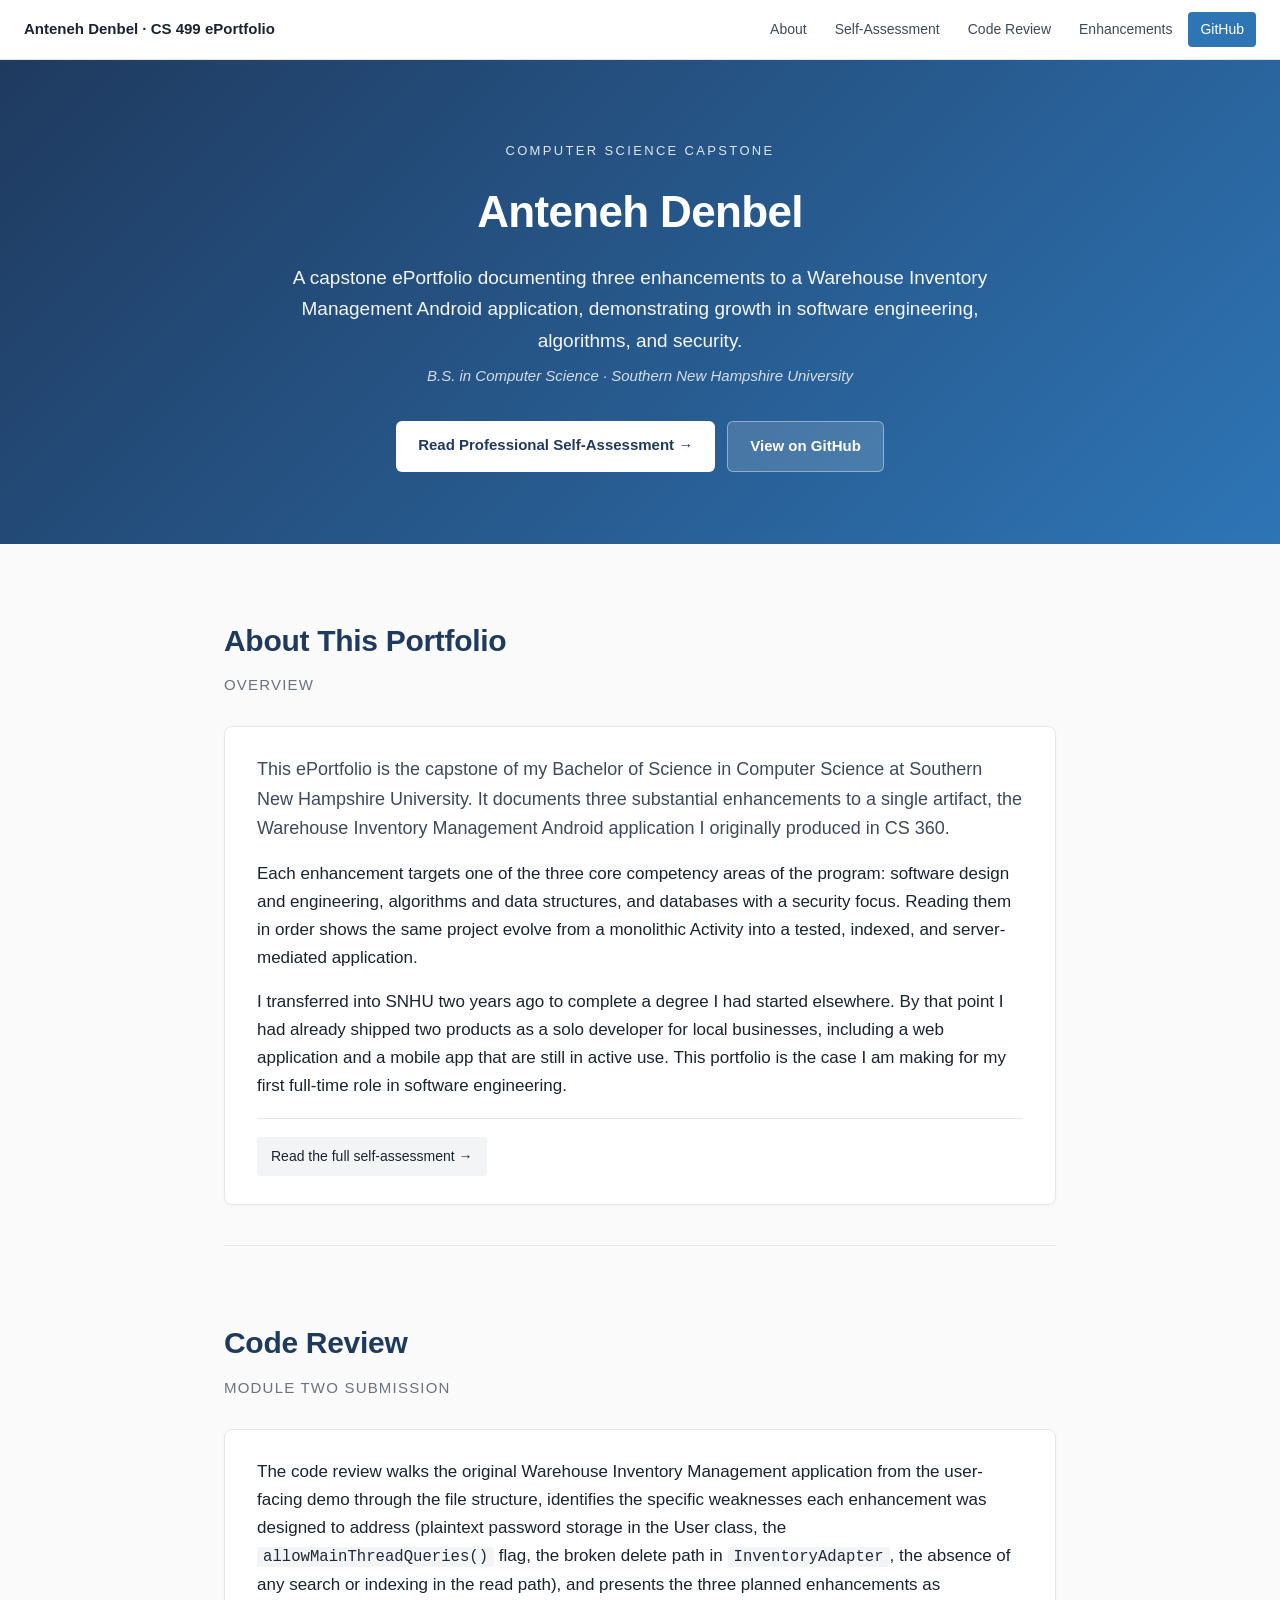
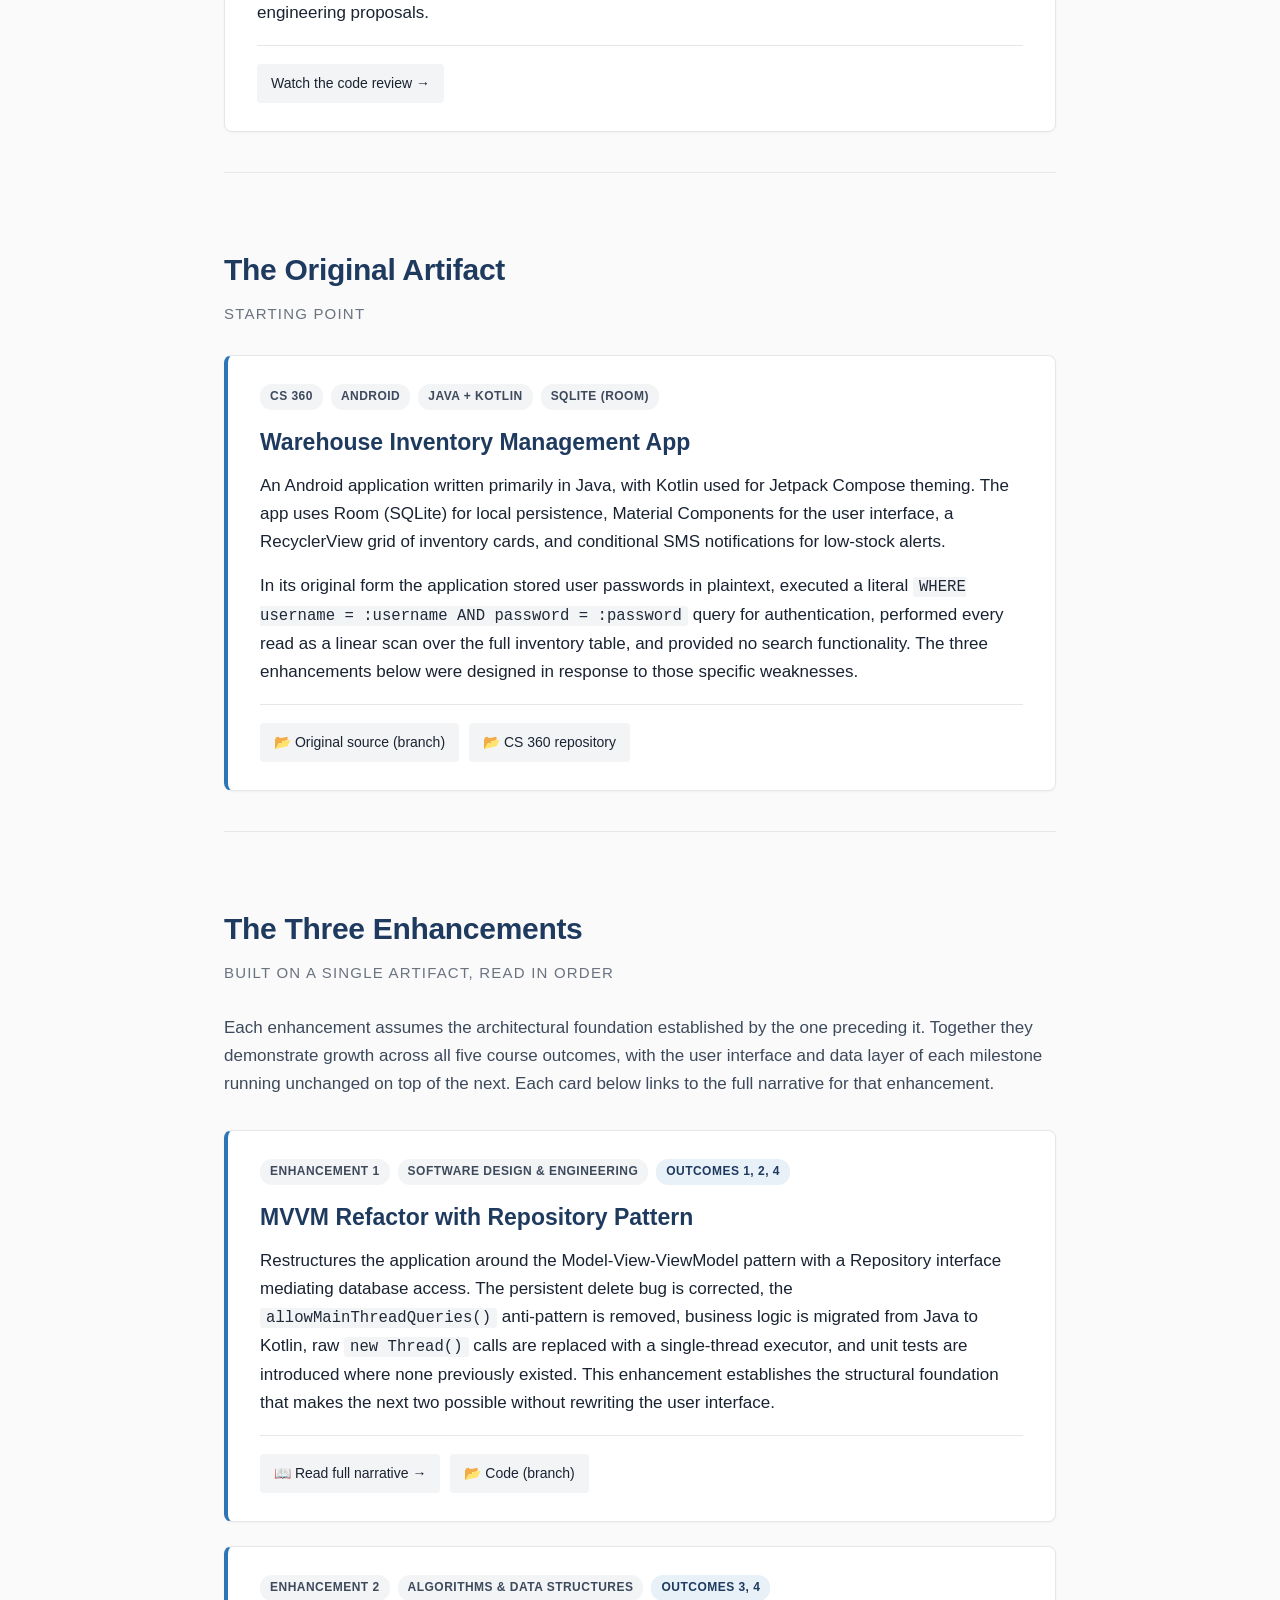
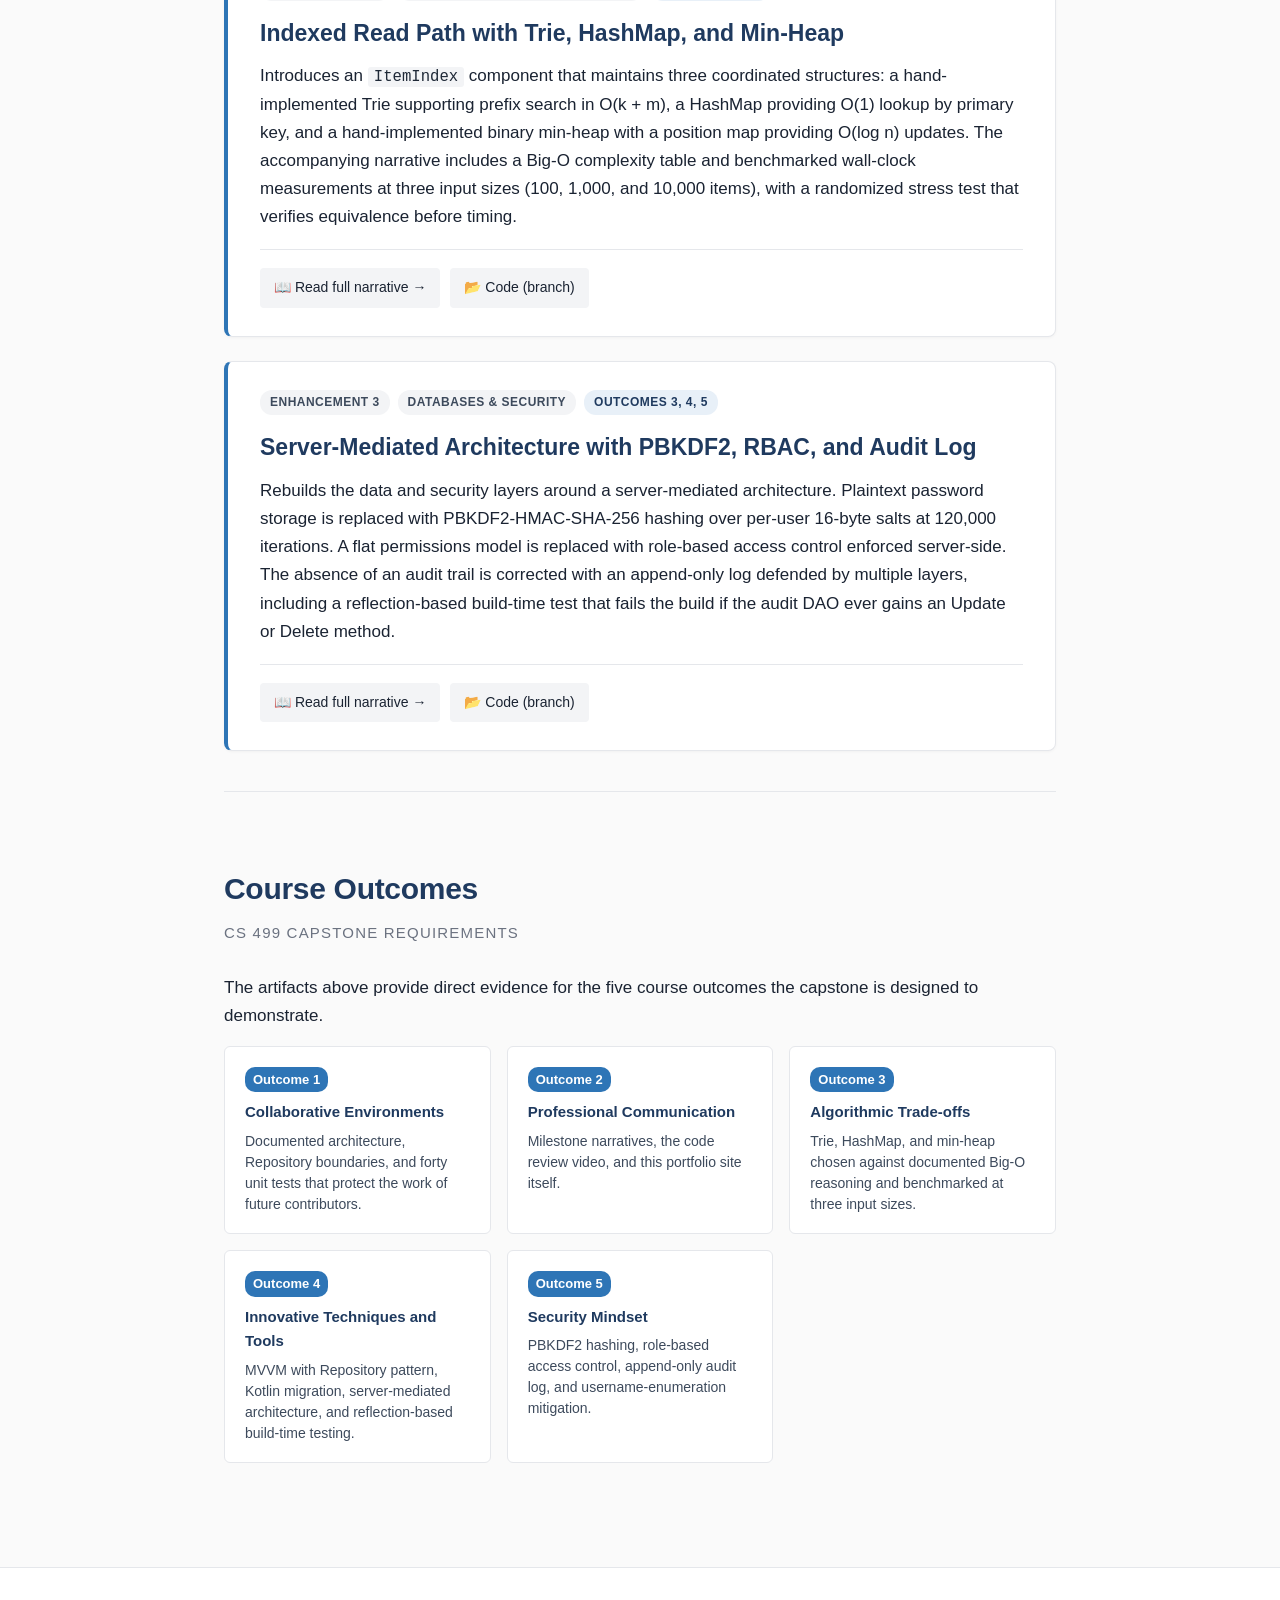
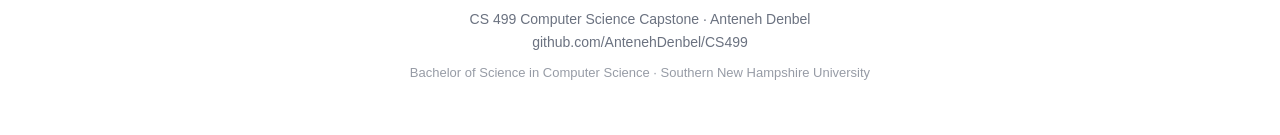
==== index.html @ 667260d2 "switched to html from md. added enhancements, code review, and self assesment" ====
<!DOCTYPE html>
<html lang="en">
<head>
<meta charset="utf-8">
<meta name="viewport" content="width=device-width, initial-scale=1">
<title>Anteneh Denbel · CS 499 Computer Science ePortfolio</title>
<meta name="description" content="CS 499 Computer Science Capstone ePortfolio by Anteneh Denbel. Three enhancements to a Warehouse Inventory Management Android application demonstrating software design, algorithms, and security.">
<link rel="stylesheet" href="./styles.css">
</head>
<body>

<nav class="topnav">
  <div class="brand"><a href="./" style="color: inherit;">Anteneh Denbel · CS 499 ePortfolio</a></div>
  <div class="links">
    <a href="#about">About</a>
    <a href="./professional-self-assessment/">Self-Assessment</a>
    <a href="./code-review/">Code Review</a>
    <a href="#enhancements">Enhancements</a>
    <a href="https://github.com/AntenehDenbel/CS499" target="_blank" rel="noopener" class="cta">GitHub</a>
  </div>
</nav>

<header class="hero">
  <div class="eyebrow">Computer Science Capstone</div>
  <h1>Anteneh Denbel</h1>
  <p class="tagline">A capstone ePortfolio documenting three enhancements to a Warehouse Inventory Management Android application, demonstrating growth in software engineering, algorithms, and security.</p>
  <p class="program">B.S. in Computer Science · Southern New Hampshire University</p>
  <div class="hero-actions">
    <a href="./professional-self-assessment/" class="primary">Read Professional Self-Assessment →</a>
    <a href="https://github.com/AntenehDenbel/CS499" target="_blank" rel="noopener" class="secondary">View on GitHub</a>
  </div>
</header>

<main>

  <section id="about">
    <h2>About This Portfolio</h2>
    <div class="section-sub">Overview</div>
    <div class="card">
      <p class="lead">
        This ePortfolio is the capstone of my Bachelor of Science in Computer Science at Southern
        New Hampshire University. It documents three substantial enhancements to a single artifact,
        the Warehouse Inventory Management Android application I originally produced in CS 360.
      </p>
      <p>
        Each enhancement targets one of the three core competency areas of the program: software
        design and engineering, algorithms and data structures, and databases with a security
        focus. Reading them in order shows the same project evolve from a monolithic Activity into
        a tested, indexed, and server-mediated application.
      </p>
      <p>
        I transferred into SNHU two years ago to complete a degree I had started elsewhere. By
        that point I had already shipped two products as a solo developer for local businesses,
        including a web application and a mobile app that are still in active use. This portfolio
        is the case I am making for my first full-time role in software engineering.
      </p>
      <div class="links">
        <a href="./professional-self-assessment/">Read the full self-assessment →</a>
      </div>
    </div>
  </section>

  <section id="code-review">
    <h2>Code Review</h2>
    <div class="section-sub">Module Two Submission</div>
    <div class="card">
      <p>
        The code review walks the original Warehouse Inventory Management application from the
        user-facing demo through the file structure, identifies the specific weaknesses each
        enhancement was designed to address (plaintext password storage in the User class, the
        <code>allowMainThreadQueries()</code> flag, the broken delete path in
        <code>InventoryAdapter</code>, the absence of any search or indexing in the read path),
        and presents the three planned enhancements as engineering proposals.
      </p>
      <div class="links">
        <a href="./code-review/">Watch the code review →</a>
      </div>
    </div>
  </section>

  <section id="artifact">
    <h2>The Original Artifact</h2>
    <div class="section-sub">Starting Point</div>
    <div class="card accent">
      <div class="meta">
        <span class="pill">CS 360</span>
        <span class="pill">Android</span>
        <span class="pill">Java + Kotlin</span>
        <span class="pill">SQLite (Room)</span>
      </div>
      <h3>Warehouse Inventory Management App</h3>
      <p>
        An Android application written primarily in Java, with Kotlin used for Jetpack Compose
        theming. The app uses Room (SQLite) for local persistence, Material Components for the
        user interface, a RecyclerView grid of inventory cards, and conditional SMS notifications
        for low-stock alerts.
      </p>
      <p>
        In its original form the application stored user passwords in plaintext, executed a
        literal <code>WHERE username = :username AND password = :password</code> query for
        authentication, performed every read as a linear scan over the full inventory table, and
        provided no search functionality. The three enhancements below were designed in response
        to those specific weaknesses.
      </p>
      <div class="links">
        <a href="https://github.com/AntenehDenbel/CS499/tree/original" target="_blank" rel="noopener">📂 Original source (branch)</a>
        <a href="https://github.com/AntenehDenbel/Mobile-Architecture" target="_blank" rel="noopener">📂 CS 360 repository</a>
      </div>
    </div>
  </section>

  <section id="enhancements">
    <h2>The Three Enhancements</h2>
    <div class="section-sub">Built on a Single Artifact, Read in Order</div>
    <p style="margin-bottom: 32px; color: var(--ink-soft);">
      Each enhancement assumes the architectural foundation established by the one preceding it.
      Together they demonstrate growth across all five course outcomes, with the user interface
      and data layer of each milestone running unchanged on top of the next. Each card below
      links to the full narrative for that enhancement.
    </p>

    <div class="card accent" id="enhancement-one">
      <div class="meta">
        <span class="pill">Enhancement 1</span>
        <span class="pill">Software Design &amp; Engineering</span>
        <span class="pill outcomes">Outcomes 1, 2, 4</span>
      </div>
      <h3>MVVM Refactor with Repository Pattern</h3>
      <p>
        Restructures the application around the Model-View-ViewModel pattern with a Repository
        interface mediating database access. The persistent delete bug is corrected, the
        <code>allowMainThreadQueries()</code> anti-pattern is removed, business logic is migrated
        from Java to Kotlin, raw <code>new Thread()</code> calls are replaced with a single-thread
        executor, and unit tests are introduced where none previously existed. This enhancement
        establishes the structural foundation that makes the next two possible without rewriting
        the user interface.
      </p>
      <div class="links">
        <a href="./enhancement-1-software-engineering/">📖 Read full narrative →</a>
        <a href="https://github.com/AntenehDenbel/CS499/tree/enhancement-1-software-engineering" target="_blank" rel="noopener">📂 Code (branch)</a>
      </div>
    </div>

    <div class="card accent" id="enhancement-two">
      <div class="meta">
        <span class="pill">Enhancement 2</span>
        <span class="pill">Algorithms &amp; Data Structures</span>
        <span class="pill outcomes">Outcomes 3, 4</span>
      </div>
      <h3>Indexed Read Path with Trie, HashMap, and Min-Heap</h3>
      <p>
        Introduces an <code>ItemIndex</code> component that maintains three coordinated
        structures: a hand-implemented Trie supporting prefix search in O(k + m), a HashMap
        providing O(1) lookup by primary key, and a hand-implemented binary min-heap with a
        position map providing O(log n) updates. The accompanying narrative includes a Big-O
        complexity table and benchmarked wall-clock measurements at three input sizes (100, 1,000,
        and 10,000 items), with a randomized stress test that verifies equivalence before timing.
      </p>
      <div class="links">
        <a href="./enhancement-2-algorithms/">📖 Read full narrative →</a>
        <a href="https://github.com/AntenehDenbel/CS499/tree/enhancement-2-algorithms" target="_blank" rel="noopener">📂 Code (branch)</a>
      </div>
    </div>

    <div class="card accent" id="enhancement-three">
      <div class="meta">
        <span class="pill">Enhancement 3</span>
        <span class="pill">Databases &amp; Security</span>
        <span class="pill outcomes">Outcomes 3, 4, 5</span>
      </div>
      <h3>Server-Mediated Architecture with PBKDF2, RBAC, and Audit Log</h3>
      <p>
        Rebuilds the data and security layers around a server-mediated architecture. Plaintext
        password storage is replaced with PBKDF2-HMAC-SHA-256 hashing over per-user 16-byte salts
        at 120,000 iterations. A flat permissions model is replaced with role-based access control
        enforced server-side. The absence of an audit trail is corrected with an append-only log
        defended by multiple layers, including a reflection-based build-time test that fails the
        build if the audit DAO ever gains an Update or Delete method.
      </p>
      <div class="links">
        <a href="./enhancement-3-databases-security/">📖 Read full narrative →</a>
        <a href="https://github.com/AntenehDenbel/CS499/tree/enhancement-3-databases-security" target="_blank" rel="noopener">📂 Code (branch)</a>
      </div>
    </div>

  </section>

  <section id="outcomes">
    <h2>Course Outcomes</h2>
    <div class="section-sub">CS 499 Capstone Requirements</div>
    <p>
      The artifacts above provide direct evidence for the five course outcomes the capstone is
      designed to demonstrate.
    </p>
    <div class="outcomes-grid">
      <div class="outcome">
        <span class="outcome-num">Outcome 1</span>
        <h4>Collaborative Environments</h4>
        <p>Documented architecture, Repository boundaries, and forty unit tests that protect the work of future contributors.</p>
      </div>
      <div class="outcome">
        <span class="outcome-num">Outcome 2</span>
        <h4>Professional Communication</h4>
        <p>Milestone narratives, the code review video, and this portfolio site itself.</p>
      </div>
      <div class="outcome">
        <span class="outcome-num">Outcome 3</span>
        <h4>Algorithmic Trade-offs</h4>
        <p>Trie, HashMap, and min-heap chosen against documented Big-O reasoning and benchmarked at three input sizes.</p>
      </div>
      <div class="outcome">
        <span class="outcome-num">Outcome 4</span>
        <h4>Innovative Techniques and Tools</h4>
        <p>MVVM with Repository pattern, Kotlin migration, server-mediated architecture, and reflection-based build-time testing.</p>
      </div>
      <div class="outcome">
        <span class="outcome-num">Outcome 5</span>
        <h4>Security Mindset</h4>
        <p>PBKDF2 hashing, role-based access control, append-only audit log, and username-enumeration mitigation.</p>
      </div>
    </div>
  </section>

</main>

<footer>
  <div>CS 499 Computer Science Capstone · Anteneh Denbel</div>
  <div><a href="https://github.com/AntenehDenbel/CS499">github.com/AntenehDenbel/CS499</a></div>
  <div class="footer-meta">Bachelor of Science in Computer Science · Southern New Hampshire University</div>
</footer>

</body>
</html>
---- styles.css ----
/* CS 499 Portfolio shared styles · Anteneh Denbel */

:root {
  --ink: #1a2332;
  --ink-soft: #3d4a5c;
  --muted: #6b7280;
  --rule: #e5e7eb;
  --accent: #2e75b6;
  --accent-deep: #1f3a5f;
  --bg: #fafafa;
  --card: #ffffff;
  --code-bg: #f3f4f6;
  --code-ink: #1f2937;
  --pre-bg: #1f3a5f;
  --pre-ink: #e8f0f8;
}

* { box-sizing: border-box; }
html { scroll-behavior: smooth; }
body {
  margin: 0;
  font-family: -apple-system, BlinkMacSystemFont, "Segoe UI", "Helvetica Neue", Helvetica, Arial, sans-serif;
  color: var(--ink);
  background: var(--bg);
  line-height: 1.65;
  font-size: 17px;
}
a { color: var(--accent); text-decoration: none; }
a:hover { text-decoration: underline; }

code {
  background: var(--code-bg);
  color: var(--code-ink);
  padding: 1px 6px;
  border-radius: 3px;
  font-size: 0.92em;
  font-family: "SF Mono", Menlo, Monaco, Consolas, monospace;
}

pre {
  background: var(--pre-bg);
  color: var(--pre-ink);
  padding: 18px 22px;
  border-radius: 6px;
  overflow-x: auto;
  font-size: 14px;
  line-height: 1.5;
  margin: 20px 0;
}
pre code {
  background: transparent;
  color: inherit;
  padding: 0;
  font-size: inherit;
}

.topnav {
  background: rgba(255, 255, 255, 0.95);
  backdrop-filter: blur(10px);
  -webkit-backdrop-filter: blur(10px);
  border-bottom: 1px solid var(--rule);
  padding: 12px 24px;
  display: flex;
  justify-content: space-between;
  align-items: center;
  flex-wrap: wrap;
  gap: 12px;
  position: sticky;
  top: 0;
  z-index: 100;
}
.topnav .brand { font-weight: 600; color: var(--ink); font-size: 15px; }
.topnav .links { display: flex; flex-wrap: wrap; gap: 4px; }
.topnav .links a {
  color: var(--ink-soft);
  font-size: 14px;
  padding: 6px 12px;
  border-radius: 4px;
  transition: background 0.15s, color 0.15s;
}
.topnav .links a:hover { background: var(--code-bg); color: var(--accent-deep); text-decoration: none; }
.topnav .links a.cta { background: var(--accent); color: #fff; }
.topnav .links a.cta:hover { background: var(--accent-deep); }
.topnav .links a.current { color: var(--accent-deep); font-weight: 600; }

.hero {
  background: linear-gradient(135deg, #1f3a5f 0%, #2e75b6 100%);
  color: #fff;
  padding: 80px 24px 72px;
  text-align: center;
}
.hero.compact { padding: 56px 24px 48px; }
.hero .eyebrow {
  text-transform: uppercase;
  letter-spacing: 0.18em;
  font-size: 13px;
  opacity: 0.85;
  margin-bottom: 14px;
}
.hero h1 {
  margin: 0 0 14px;
  font-size: 44px;
  font-weight: 700;
  letter-spacing: -0.015em;
}
.hero.compact h1 { font-size: 34px; }
.hero .tagline { font-size: 19px; opacity: 0.95; max-width: 720px; margin: 0 auto 8px; }
.hero .program { font-size: 15px; opacity: 0.8; margin-top: 4px; font-style: italic; }
.hero .hero-actions { margin-top: 32px; display: flex; gap: 12px; justify-content: center; flex-wrap: wrap; }
.hero .hero-actions a {
  display: inline-block;
  padding: 12px 22px;
  border-radius: 6px;
  font-weight: 600;
  font-size: 15px;
  transition: transform 0.15s, box-shadow 0.15s;
}
.hero .hero-actions a.primary { background: #fff; color: var(--accent-deep); }
.hero .hero-actions a.secondary {
  background: rgba(255, 255, 255, 0.15);
  color: #fff;
  border: 1px solid rgba(255, 255, 255, 0.4);
}
.hero .hero-actions a:hover {
  text-decoration: none;
  transform: translateY(-1px);
  box-shadow: 0 4px 12px rgba(0,0,0,0.15);
}

main { max-width: 880px; margin: 0 auto; padding: 0 24px; }
main.narrow { max-width: 760px; }
main.article { padding: 56px 24px 80px; }

section {
  padding: 72px 0 16px;
  border-bottom: 1px solid var(--rule);
}
section:last-of-type { border-bottom: none; padding-bottom: 56px; }
section h2 {
  color: var(--accent-deep);
  font-size: 30px;
  font-weight: 700;
  margin: 0 0 8px;
  letter-spacing: -0.01em;
}
section .section-sub {
  color: var(--muted);
  font-size: 15px;
  margin-bottom: 28px;
  text-transform: uppercase;
  letter-spacing: 0.08em;
}
section h3 { color: var(--accent); font-size: 21px; font-weight: 600; margin: 36px 0 10px; }
p { margin: 0 0 16px; }
.lead { font-size: 18px; color: var(--ink-soft); }

.article-body h2 {
  color: var(--accent-deep);
  font-size: 26px;
  font-weight: 700;
  margin: 48px 0 14px;
  padding-bottom: 8px;
  border-bottom: 2px solid var(--rule);
}
.article-body h2:first-of-type { margin-top: 0; }
.article-body h3 { color: var(--accent); font-size: 19px; font-weight: 600; margin: 32px 0 8px; }

.card {
  background: var(--card);
  border-radius: 8px;
  padding: 28px 32px;
  box-shadow: 0 1px 3px rgba(0,0,0,0.04);
  border: 1px solid var(--rule);
  margin-bottom: 24px;
}
.card.accent { border-left: 4px solid var(--accent); }
.card.muted { background: var(--code-bg); border: 1px dashed var(--rule); }

.card .meta { display: flex; flex-wrap: wrap; gap: 8px; margin: 0 0 14px; }
.pill {
  display: inline-block;
  background: var(--code-bg);
  color: var(--ink-soft);
  padding: 3px 10px;
  border-radius: 12px;
  font-size: 12px;
  font-weight: 600;
  text-transform: uppercase;
  letter-spacing: 0.04em;
}
.pill.outcomes { background: #e8f0f8; color: var(--accent-deep); }
.pill.tag { background: #fff7e6; color: #8a5a00; }

.card h3 { margin-top: 0; color: var(--accent-deep); font-size: 23px; }

.card .links, .article-actions {
  margin-top: 18px;
  padding-top: 18px;
  border-top: 1px solid var(--rule);
  display: flex;
  flex-wrap: wrap;
  gap: 10px;
}
.article-actions { padding-top: 0; border-top: 0; margin-top: 0; }

.card .links a, .article-actions a {
  display: inline-flex;
  align-items: center;
  gap: 6px;
  padding: 8px 14px;
  background: var(--code-bg);
  border-radius: 4px;
  font-size: 14px;
  font-weight: 500;
  color: var(--ink);
  transition: background 0.15s, color 0.15s;
}
.card .links a:hover, .article-actions a:hover {
  background: var(--accent);
  color: #fff;
  text-decoration: none;
}

.outcomes-grid {
  display: grid;
  grid-template-columns: repeat(auto-fit, minmax(240px, 1fr));
  gap: 16px;
  margin-top: 16px;
}
.outcome { background: var(--card); border: 1px solid var(--rule); border-radius: 6px; padding: 18px 20px; }
.outcome .outcome-num {
  display: inline-block;
  background: var(--accent);
  color: #fff;
  font-weight: 700;
  font-size: 13px;
  padding: 2px 8px;
  border-radius: 10px;
  margin-bottom: 8px;
}
.outcome h4 { margin: 0 0 6px; color: var(--accent-deep); font-size: 15px; }
.outcome p { margin: 0; font-size: 14px; color: var(--ink-soft); line-height: 1.5; }

.data-table {
  width: 100%;
  border-collapse: collapse;
  margin: 20px 0;
  font-size: 15px;
  background: var(--card);
  border-radius: 6px;
  overflow: hidden;
  box-shadow: 0 1px 3px rgba(0,0,0,0.04);
}
.data-table th, .data-table td {
  padding: 10px 14px;
  text-align: left;
  border-bottom: 1px solid var(--rule);
}
.data-table th {
  background: var(--accent-deep);
  color: #fff;
  font-weight: 600;
  font-size: 14px;
  text-transform: uppercase;
  letter-spacing: 0.04em;
}
.data-table tbody tr:hover { background: #f9fafb; }
.data-table td.num {
  font-family: "SF Mono", Menlo, Monaco, Consolas, monospace;
  text-align: right;
  white-space: nowrap;
}

.video-wrap {
  position: relative;
  padding-bottom: 56.25%;
  height: 0;
  overflow: hidden;
  border-radius: 8px;
  margin: 16px 0 24px;
  background: #000;
}
.video-wrap iframe {
  position: absolute;
  top: 0; left: 0;
  width: 100%; height: 100%;
  border: 0;
}
.video-placeholder {
  background: var(--code-bg);
  border: 2px dashed var(--rule);
  border-radius: 6px;
  padding: 56px 24px;
  text-align: center;
  color: var(--muted);
  margin: 16px 0;
}
.video-placeholder .icon { font-size: 44px; margin-bottom: 12px; opacity: 0.5; }

.page-nav {
  display: flex;
  justify-content: space-between;
  gap: 16px;
  margin-top: 56px;
  padding-top: 32px;
  border-top: 1px solid var(--rule);
}
.page-nav a {
  flex: 1;
  background: var(--card);
  border: 1px solid var(--rule);
  border-radius: 6px;
  padding: 16px 20px;
  font-size: 14px;
  color: var(--ink);
  transition: border-color 0.15s, transform 0.15s;
}
.page-nav a:hover { border-color: var(--accent); text-decoration: none; transform: translateY(-1px); }
.page-nav a .label {
  display: block;
  font-size: 12px;
  color: var(--muted);
  text-transform: uppercase;
  letter-spacing: 0.06em;
  margin-bottom: 4px;
}
.page-nav a .title { display: block; font-weight: 600; color: var(--accent-deep); }
.page-nav a.next { text-align: right; }

footer {
  text-align: center;
  padding: 40px 24px 56px;
  color: var(--muted);
  font-size: 14px;
  background: var(--card);
  border-top: 1px solid var(--rule);
  margin-top: 48px;
}
footer a { color: var(--muted); }
footer .footer-meta { margin-top: 8px; font-size: 13px; opacity: 0.7; }

@media print {
  .topnav, .page-nav, .article-actions { display: none; }
  .hero { background: #1f3a5f !important; -webkit-print-color-adjust: exact; print-color-adjust: exact; }
  pre, .data-table { break-inside: avoid; }
  h2 { break-after: avoid; }
}

@media (max-width: 640px) {
  .hero { padding: 56px 20px 48px; }
  .hero h1 { font-size: 32px; }
  .hero.compact h1 { font-size: 26px; }
  .hero .tagline { font-size: 17px; }
  main { padding: 0 20px; }
  main.article { padding: 36px 20px 60px; }
  section { padding: 48px 0 8px; }
  section h2 { font-size: 24px; }
  .article-body h2 { font-size: 22px; }
  .card { padding: 22px 20px; }
  .topnav { padding: 10px 16px; }
  .topnav .brand { font-size: 13px; width: 100%; }
  .topnav .links a { padding: 5px 10px; font-size: 13px; }
  body { font-size: 16px; }
  pre { font-size: 12.5px; padding: 14px 16px; }
  .data-table { font-size: 13px; }
  .data-table th, .data-table td { padding: 8px 10px; }
  .page-nav { flex-direction: column; }
}

section[id] { scroll-margin-top: 80px; }
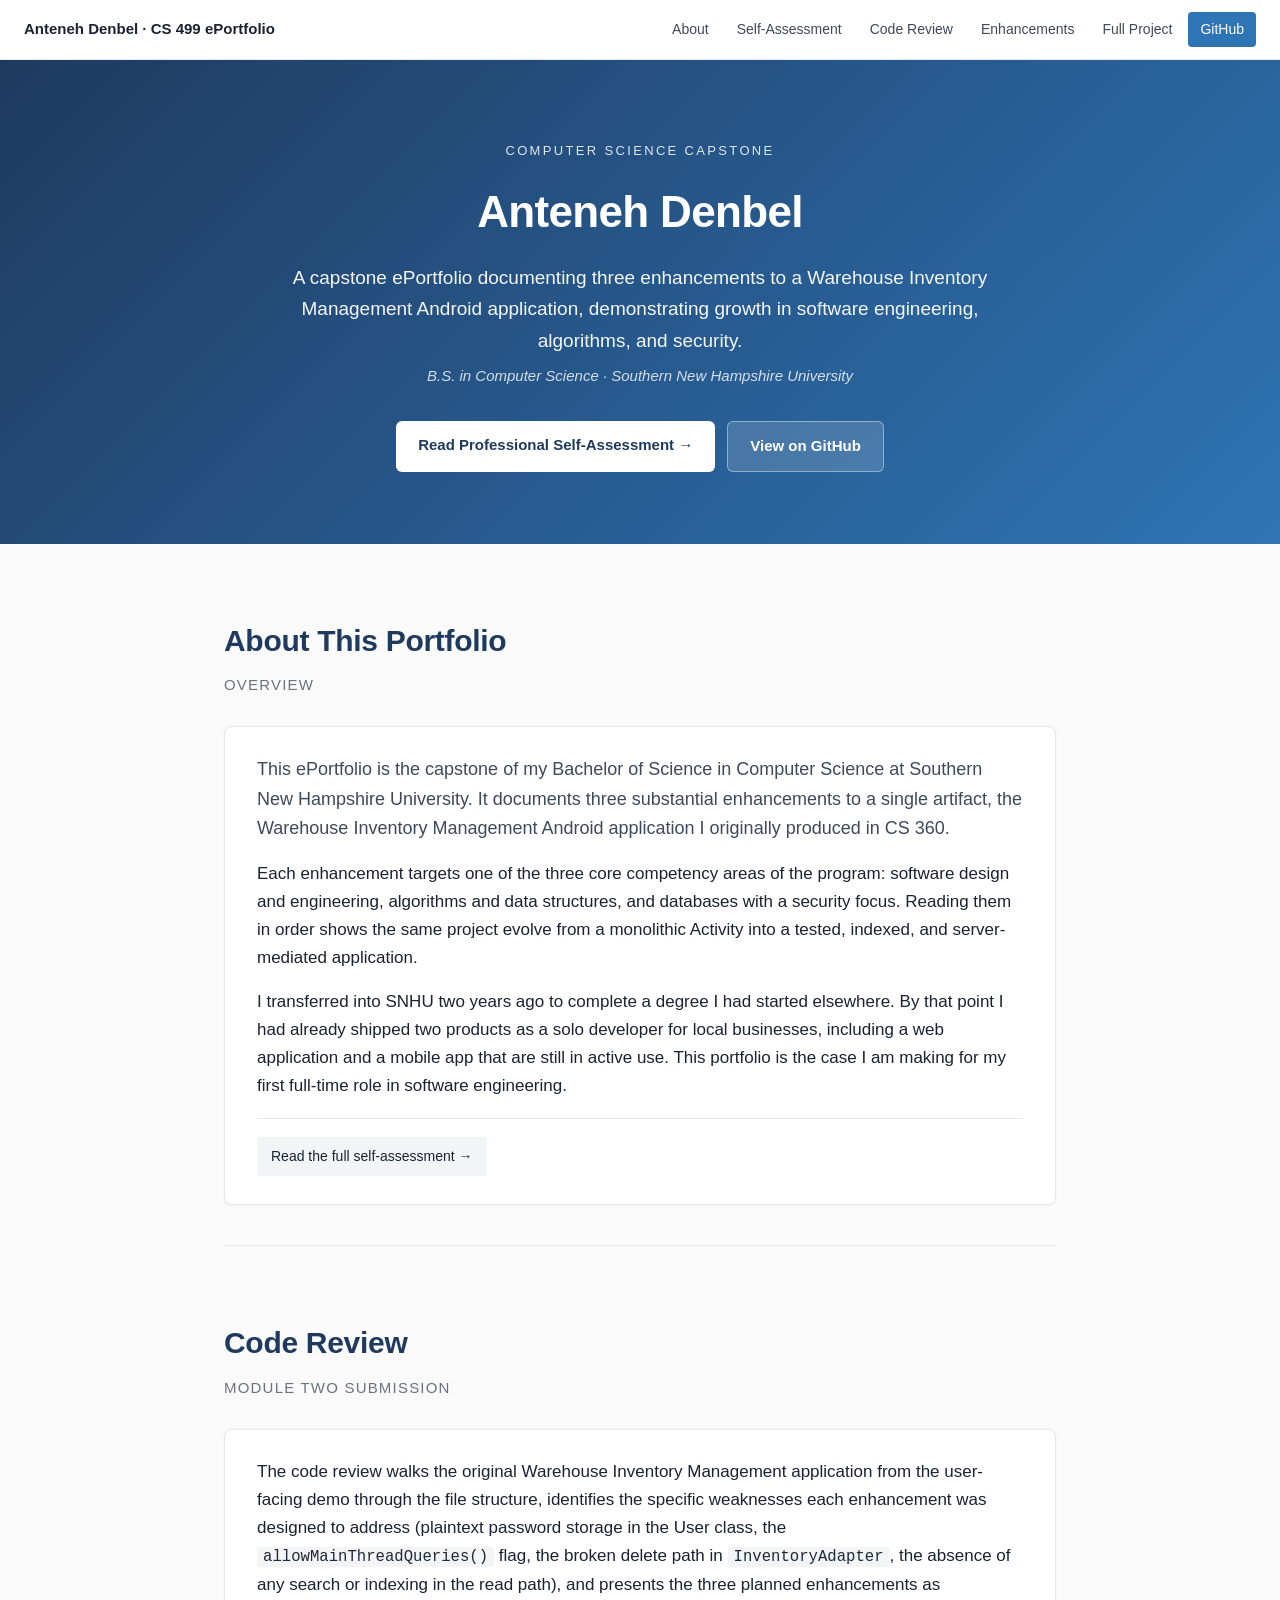
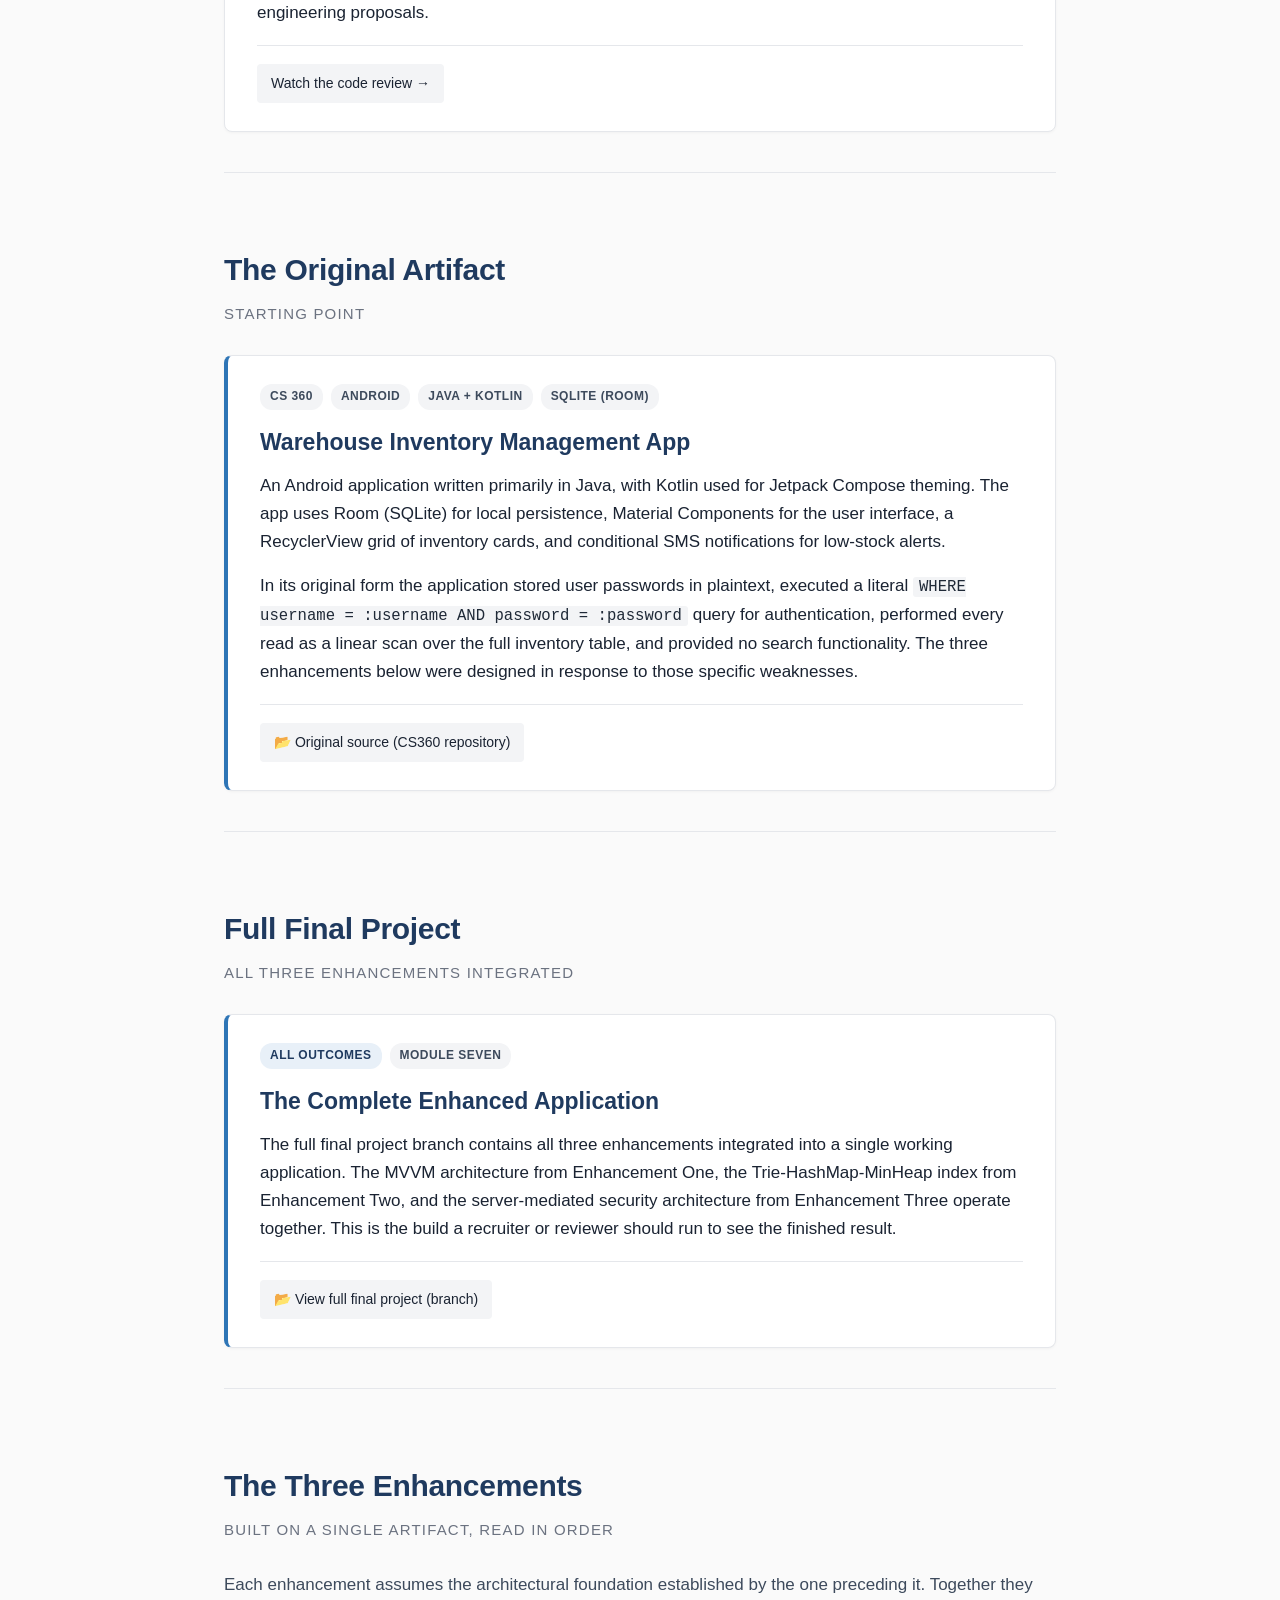
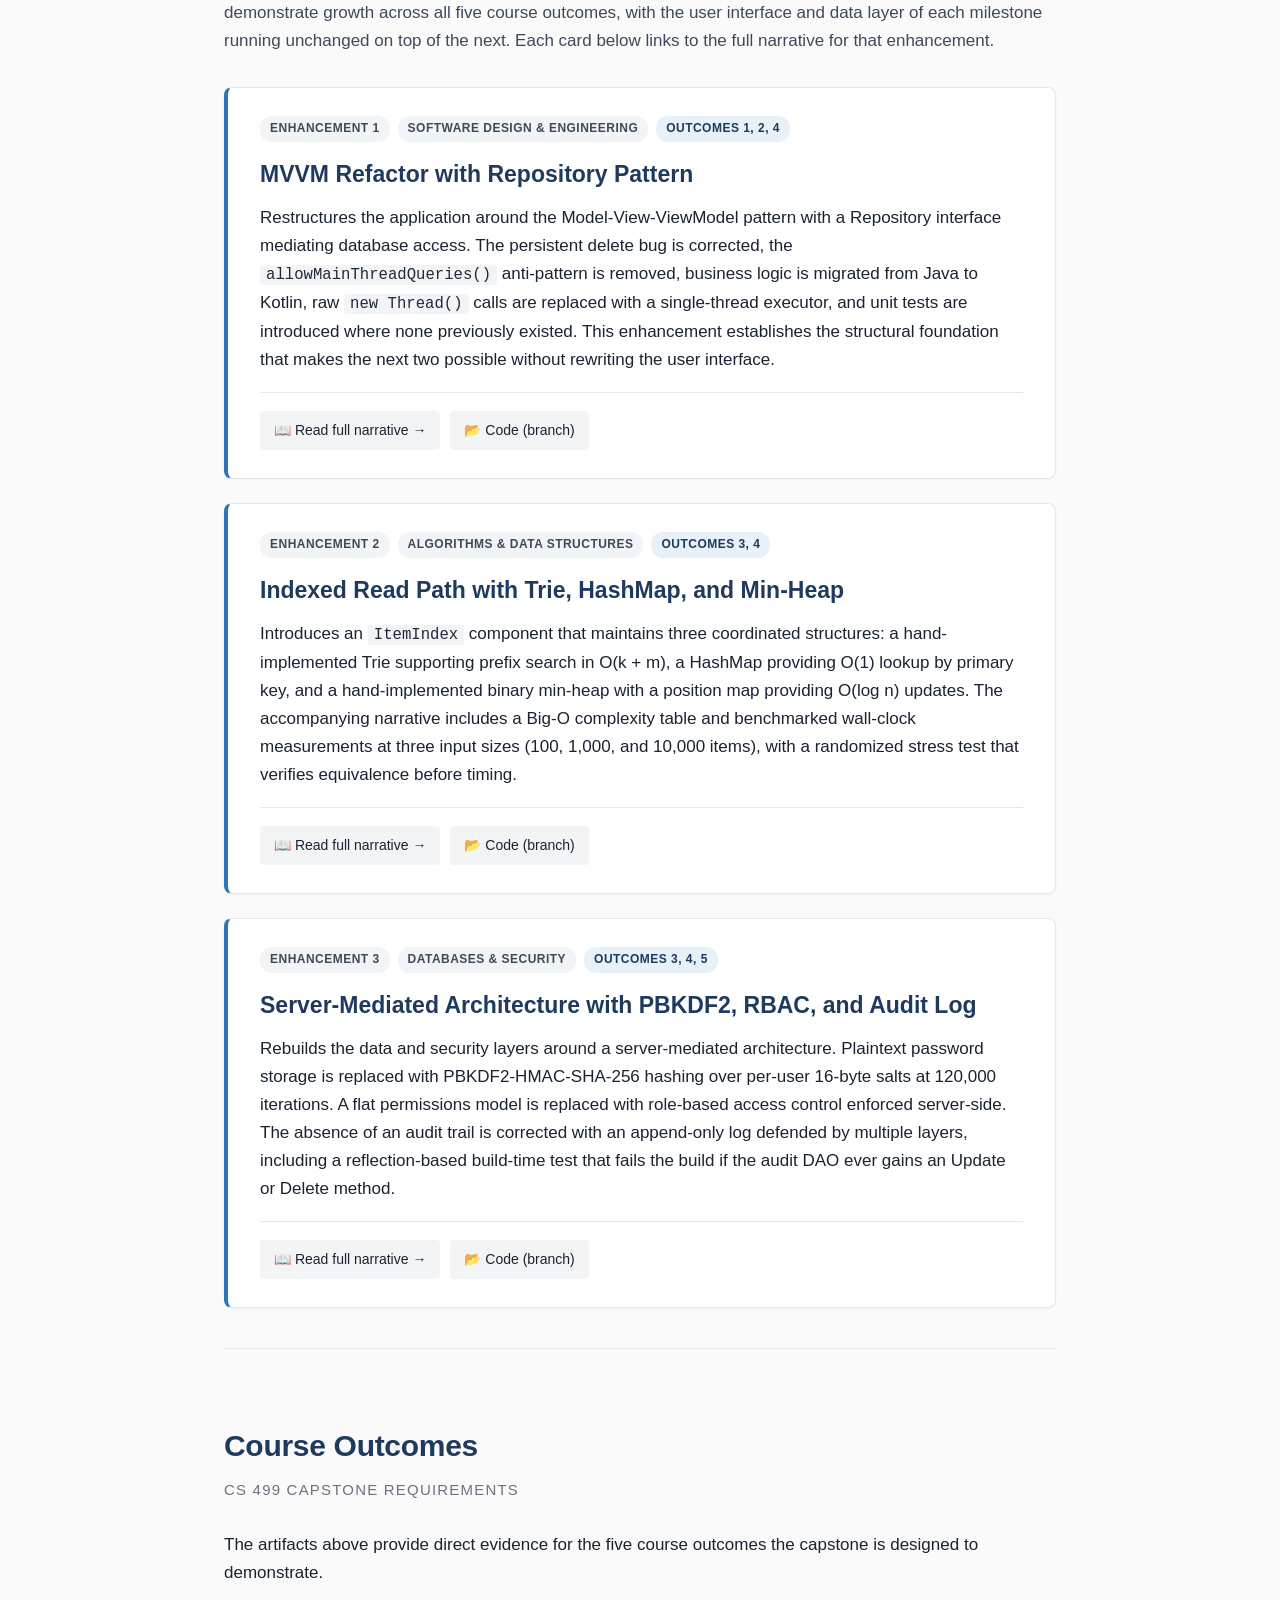
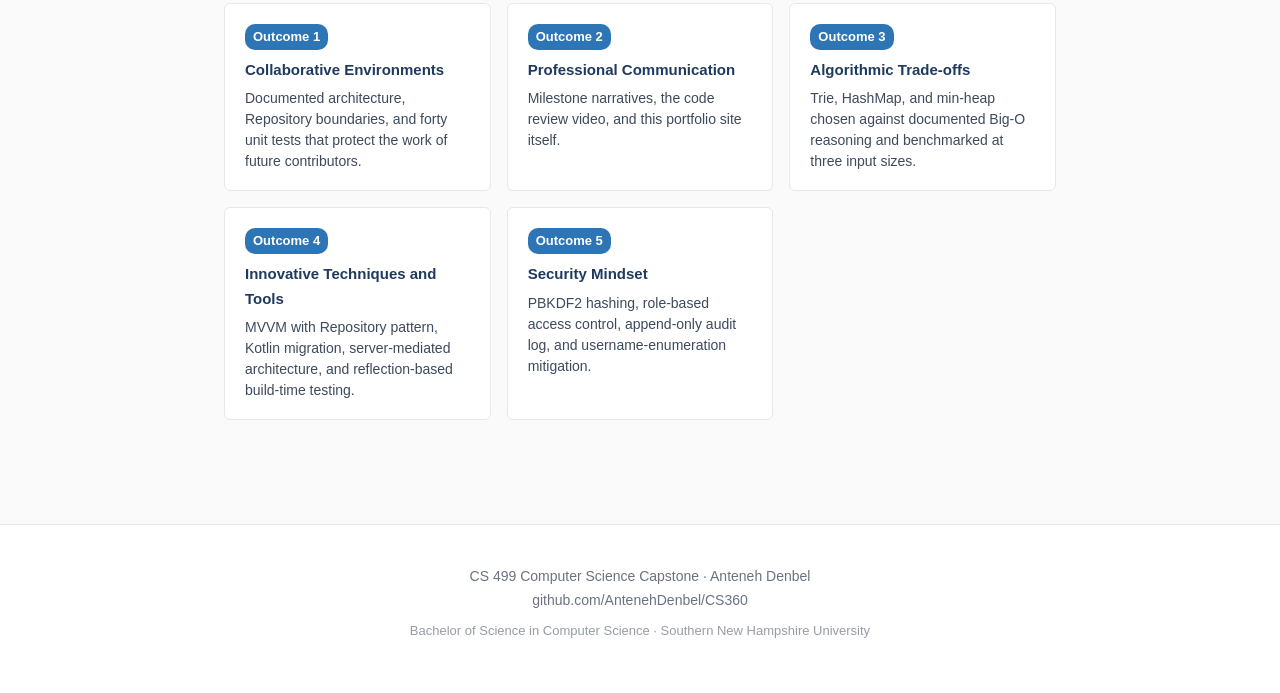
==== commit 1f838d9f: "added correct links" ====
--- a/index.html
+++ b/index.html
@@ -16,7 +16,8 @@
     <a href="./professional-self-assessment/">Self-Assessment</a>
     <a href="./code-review/">Code Review</a>
     <a href="#enhancements">Enhancements</a>
-    <a href="https://github.com/AntenehDenbel/CS499" target="_blank" rel="noopener" class="cta">GitHub</a>
+    <a href="#full-project">Full Project</a>
+    <a href="https://github.com/AntenehDenbel/CS360" target="_blank" rel="noopener" class="cta">GitHub</a>
   </div>
 </nav>
 
@@ -27,7 +28,7 @@
   <p class="program">B.S. in Computer Science · Southern New Hampshire University</p>
   <div class="hero-actions">
     <a href="./professional-self-assessment/" class="primary">Read Professional Self-Assessment →</a>
-    <a href="https://github.com/AntenehDenbel/CS499" target="_blank" rel="noopener" class="secondary">View on GitHub</a>
+    <a href="https://github.com/AntenehDenbel/CS360" target="_blank" rel="noopener" class="secondary">View on GitHub</a>
   </div>
 </header>
 
@@ -103,8 +104,29 @@
         to those specific weaknesses.
       </p>
       <div class="links">
-        <a href="https://github.com/AntenehDenbel/CS499/tree/original" target="_blank" rel="noopener">📂 Original source (branch)</a>
-        <a href="https://github.com/AntenehDenbel/Mobile-Architecture" target="_blank" rel="noopener">📂 CS 360 repository</a>
+        <a href="https://github.com/AntenehDenbel/CS360" target="_blank" rel="noopener">📂 Original source (CS360 repository)</a>
+      </div>
+    </div>
+  </section>
+
+  <section id="full-project">
+    <h2>Full Final Project</h2>
+    <div class="section-sub">All Three Enhancements Integrated</div>
+    <div class="card accent">
+      <div class="meta">
+        <span class="pill outcomes">All Outcomes</span>
+        <span class="pill">Module Seven</span>
+      </div>
+      <h3>The Complete Enhanced Application</h3>
+      <p>
+        The full final project branch contains all three enhancements integrated into a single
+        working application. The MVVM architecture from Enhancement One, the Trie-HashMap-MinHeap
+        index from Enhancement Two, and the server-mediated security architecture from Enhancement
+        Three operate together. This is the build a recruiter or reviewer should run to see the
+        finished result.
+      </p>
+      <div class="links">
+        <a href="https://github.com/AntenehDenbel/CS360/tree/module-7-full-project" target="_blank" rel="noopener">📂 View full final project (branch)</a>
       </div>
     </div>
   </section>
@@ -137,7 +159,7 @@
       </p>
       <div class="links">
         <a href="./enhancement-1-software-engineering/">📖 Read full narrative →</a>
-        <a href="https://github.com/AntenehDenbel/CS499/tree/enhancement-1-software-engineering" target="_blank" rel="noopener">📂 Code (branch)</a>
+        <a href="https://github.com/AntenehDenbel/CS360/tree/module-3-mvvm" target="_blank" rel="noopener">📂 Code (branch)</a>
       </div>
     </div>
 
@@ -158,7 +180,7 @@
       </p>
       <div class="links">
         <a href="./enhancement-2-algorithms/">📖 Read full narrative →</a>
-        <a href="https://github.com/AntenehDenbel/CS499/tree/enhancement-2-algorithms" target="_blank" rel="noopener">📂 Code (branch)</a>
+        <a href="https://github.com/AntenehDenbel/CS360/tree/module-4-ads" target="_blank" rel="noopener">📂 Code (branch)</a>
       </div>
     </div>
 
@@ -179,7 +201,7 @@
       </p>
       <div class="links">
         <a href="./enhancement-3-databases-security/">📖 Read full narrative →</a>
-        <a href="https://github.com/AntenehDenbel/CS499/tree/enhancement-3-databases-security" target="_blank" rel="noopener">📂 Code (branch)</a>
+        <a href="https://github.com/AntenehDenbel/CS360/tree/module-5-database" target="_blank" rel="noopener">📂 Code (branch)</a>
       </div>
     </div>
 
@@ -225,7 +247,7 @@
 
 <footer>
   <div>CS 499 Computer Science Capstone · Anteneh Denbel</div>
-  <div><a href="https://github.com/AntenehDenbel/CS499">github.com/AntenehDenbel/CS499</a></div>
+  <div><a href="https://github.com/AntenehDenbel/CS360">github.com/AntenehDenbel/CS360</a></div>
   <div class="footer-meta">Bachelor of Science in Computer Science · Southern New Hampshire University</div>
 </footer>
 
